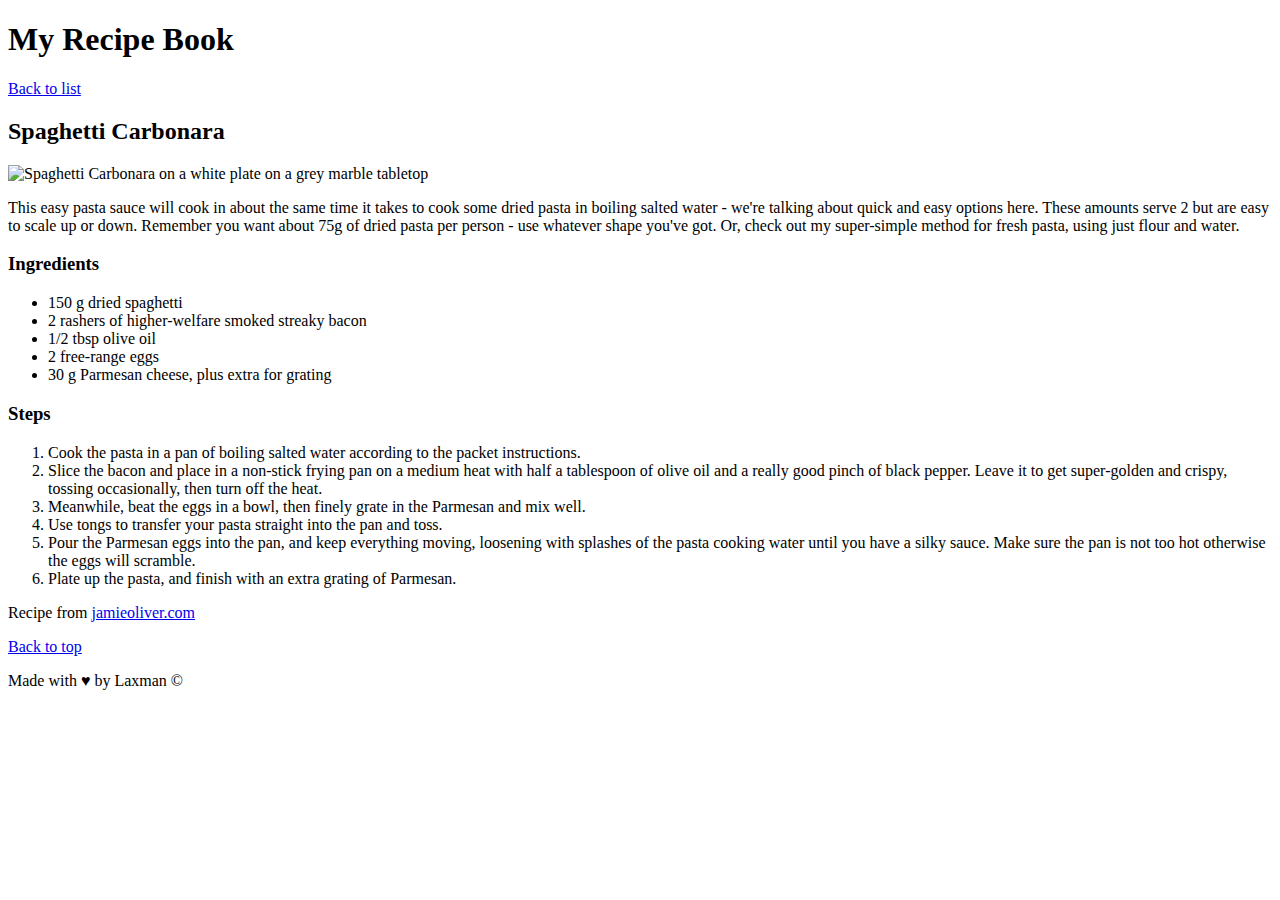
==== Carbonara.html @ c0a4b6d1 "Making main page of Spaghetti Project" ====
<!DOCTYPE html>

<html>
  <head>
    <title>Spaghetti Carbonara</title>
  </head>

  <body>
    <header id ="top">
      <h1>My Recipe Book</h1>
    </header>
    <nav>
      <a href="index.html">Back to list</a>
    </nav>
    <main>
      <h2>Spaghetti Carbonara</h2>
      <div id="intro">
        <img src="img/carbonara.jpg" alt="Spaghetti Carbonara on a white plate on a grey marble tabletop"/>
        <p>
          This easy pasta sauce will cook in about the same time it takes to
          cook some dried pasta in boiling salted water - we're talking about
          quick and easy options here. These amounts serve 2 but are easy to
          scale up or down. Remember you want about 75g of dried pasta per
          person - use whatever shape you've got. Or, check out my super-simple
          method for fresh pasta, using just flour and water.
        </p>
      </div>
      <div id="ingredients">
        <h3>Ingredients</h3>
        <ul>
          <li>150 g dried spaghetti</li>
          <li class="meat">2 rashers of higher-welfare smoked streaky bacon</li>
          <li>1/2 tbsp olive oil</li>
          <li>2 free-range eggs</li>
          <li>30 g Parmesan cheese, plus extra for grating</li>
        </ul>
      </div>
      <div id="steps">
        <h3>Steps</h3>
        <ol>
          <li>
            Cook the pasta in a pan of boiling salted water according to the
            packet instructions.
          </li>
          <li class="meat">
            Slice the bacon and place in a non-stick frying pan on a medium heat
            with half a tablespoon of olive oil and a really good pinch of black
            pepper. Leave it to get super-golden and crispy, tossing
            occasionally, then turn off the heat.
          </li>
          <li>
            Meanwhile, beat the eggs in a bowl, then finely grate in the
            Parmesan and mix well.
          </li>
          <li>
            Use tongs to transfer your pasta straight into the pan and toss.
          </li>
          <li>
            Pour the Parmesan eggs into the pan, and keep everything moving,
            loosening with splashes of the pasta cooking water until you have a
            silky sauce. Make sure the pan is not too hot otherwise the eggs
            will scramble.
          </li>
          <li>
            Plate up the pasta, and finish with an extra grating of Parmesan.
          </li>
        </ol>
      </div>
      <p>Recipe from <a target="_blank" href ="https://www.jamieoliver.com/recipes/pasta-recipes/easy-carbonara/">jamieoliver.com</a></a></p>
    <a href = "#top">Back to top</a>
    </main>
    <footer>
      <p>Made with &hearts; by Laxman &copy;</p>
    </footer>
  </body>
</html>
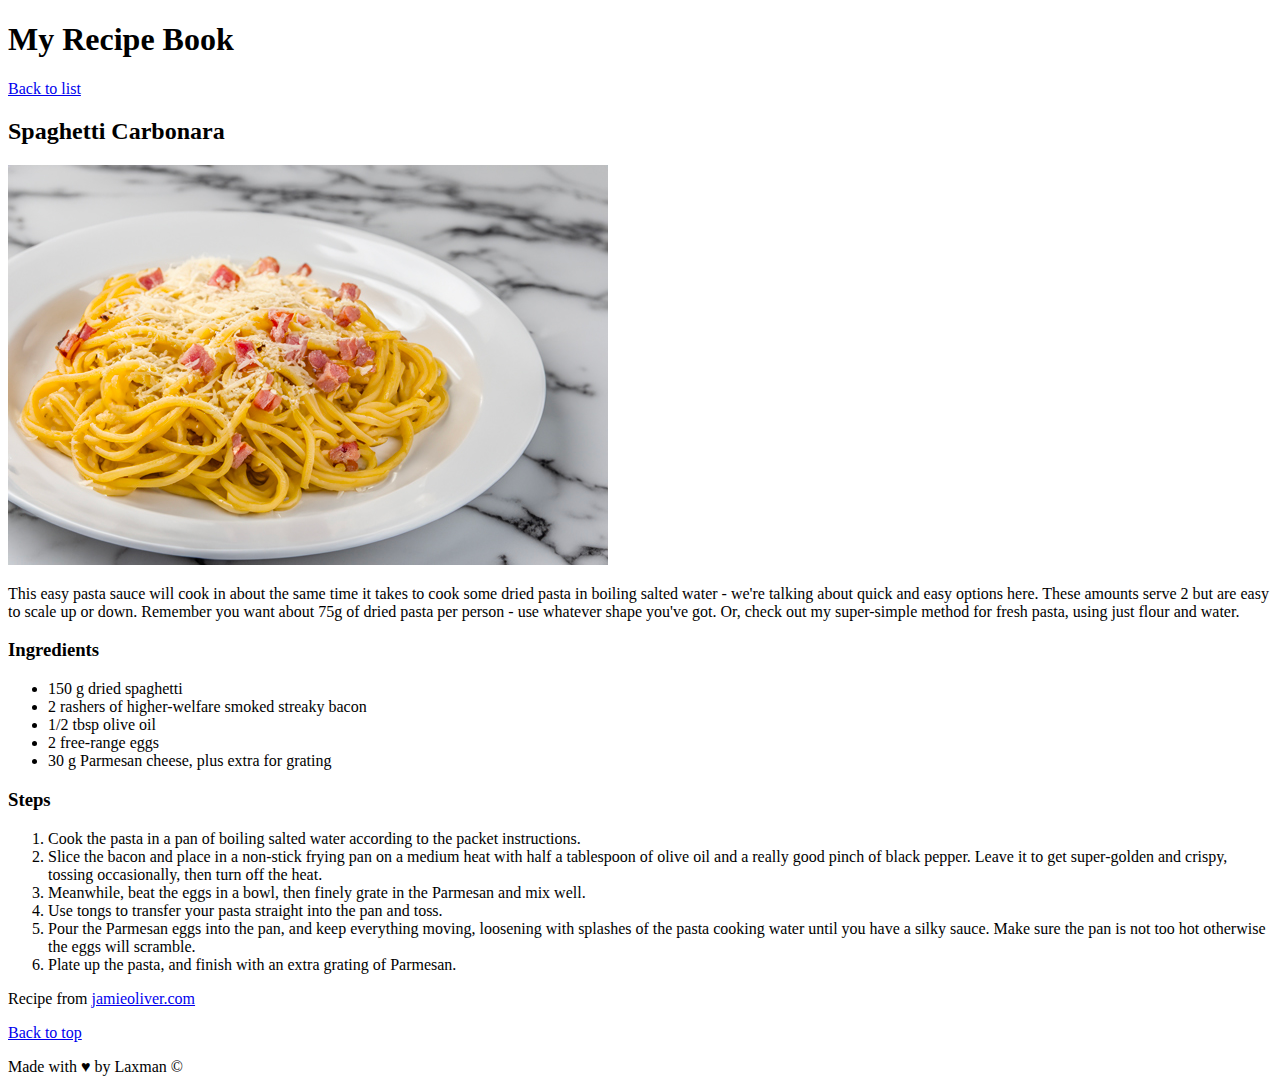
==== commit 27f7d183: "Add css file link on both files" ====
--- a/Carbonara.html
+++ b/Carbonara.html
@@ -3,6 +3,7 @@
 <html>
   <head>
     <title>Spaghetti Carbonara</title>
+    <link rel="stylesheet" href="styles.css" />
   </head>
 
   <body>
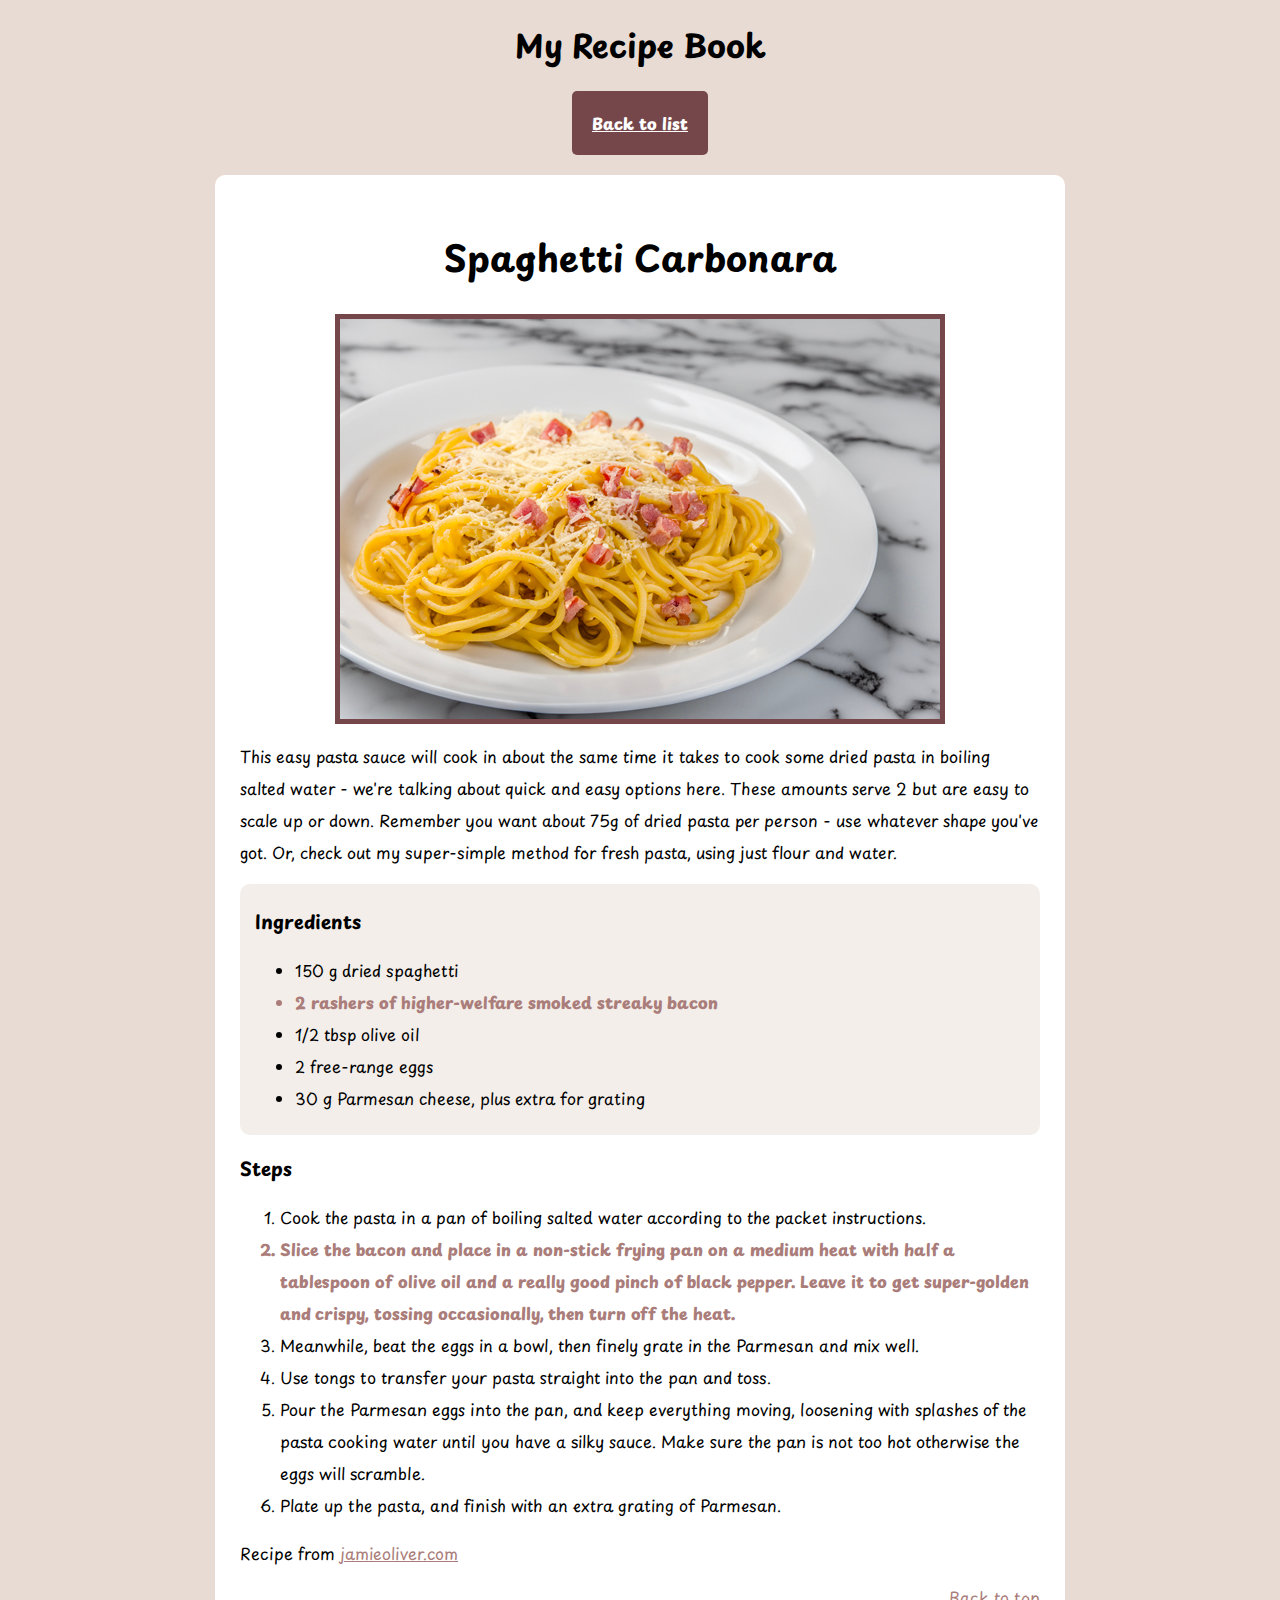
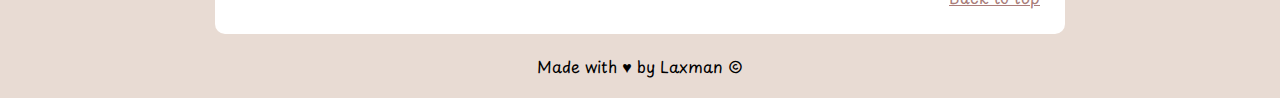
==== commit 229dc69c: "Add back_to_top in Carbonara.html & change font,nav a" ====
--- a/Carbonara.html
+++ b/Carbonara.html
@@ -68,7 +68,7 @@
         </ol>
       </div>
       <p>Recipe from <a target="_blank" href ="https://www.jamieoliver.com/recipes/pasta-recipes/easy-carbonara/">jamieoliver.com</a></a></p>
-    <a href = "#top">Back to top</a>
+    <a href = "#top" id="back_to_top">Back to top</a>
     </main>
     <footer>
       <p>Made with &hearts; by Laxman &copy;</p>
--- a/styles.css
+++ b/styles.css
@@ -0,0 +1,79 @@
+@import url('https://fonts.googleapis.com/css2?family=Playpen+Sans:wght@100..800&display=swap');
+
+* {
+}
+
+body {
+  background-color: #e8dbd3;
+  font-family: 'Playpen Sans', cursive;
+}
+
+.meat {
+    color: #aa7d7a;
+    font-weight: 800;
+}
+
+#ingredients {
+    background-color: #f3eeea;
+    padding: 5px 15px;
+    border-radius: 10px;
+
+}
+
+#intro img {
+    border: #75474a 5px solid;
+    display: block;
+    margin: 0 auto;
+}
+
+
+a {
+    color:#aa7d7a;
+}
+
+header, main, footer {
+    max-width: 800px;
+    margin: 0 auto;
+}
+
+main {
+    background-color: white;
+    padding: 25px;
+    border-radius: 10px;
+}
+
+nav {
+    margin-bottom: 20px;
+}
+
+footer {
+    margin-top: 10px;
+}
+
+header, nav, footer {
+    text-align: center;
+}
+
+h2 {
+    text-align: center;
+    font-size: 36px;
+}
+
+p, li {
+    line-height: 2;
+}
+
+#back_to_top {
+    display: block;
+    text-align: right;
+
+}
+
+nav a {
+    display: inline-block;
+    padding: 20px;
+    background-color: #75474a;
+    border-radius: 5px;
+    color: white;
+    font-weight: 800;
+}